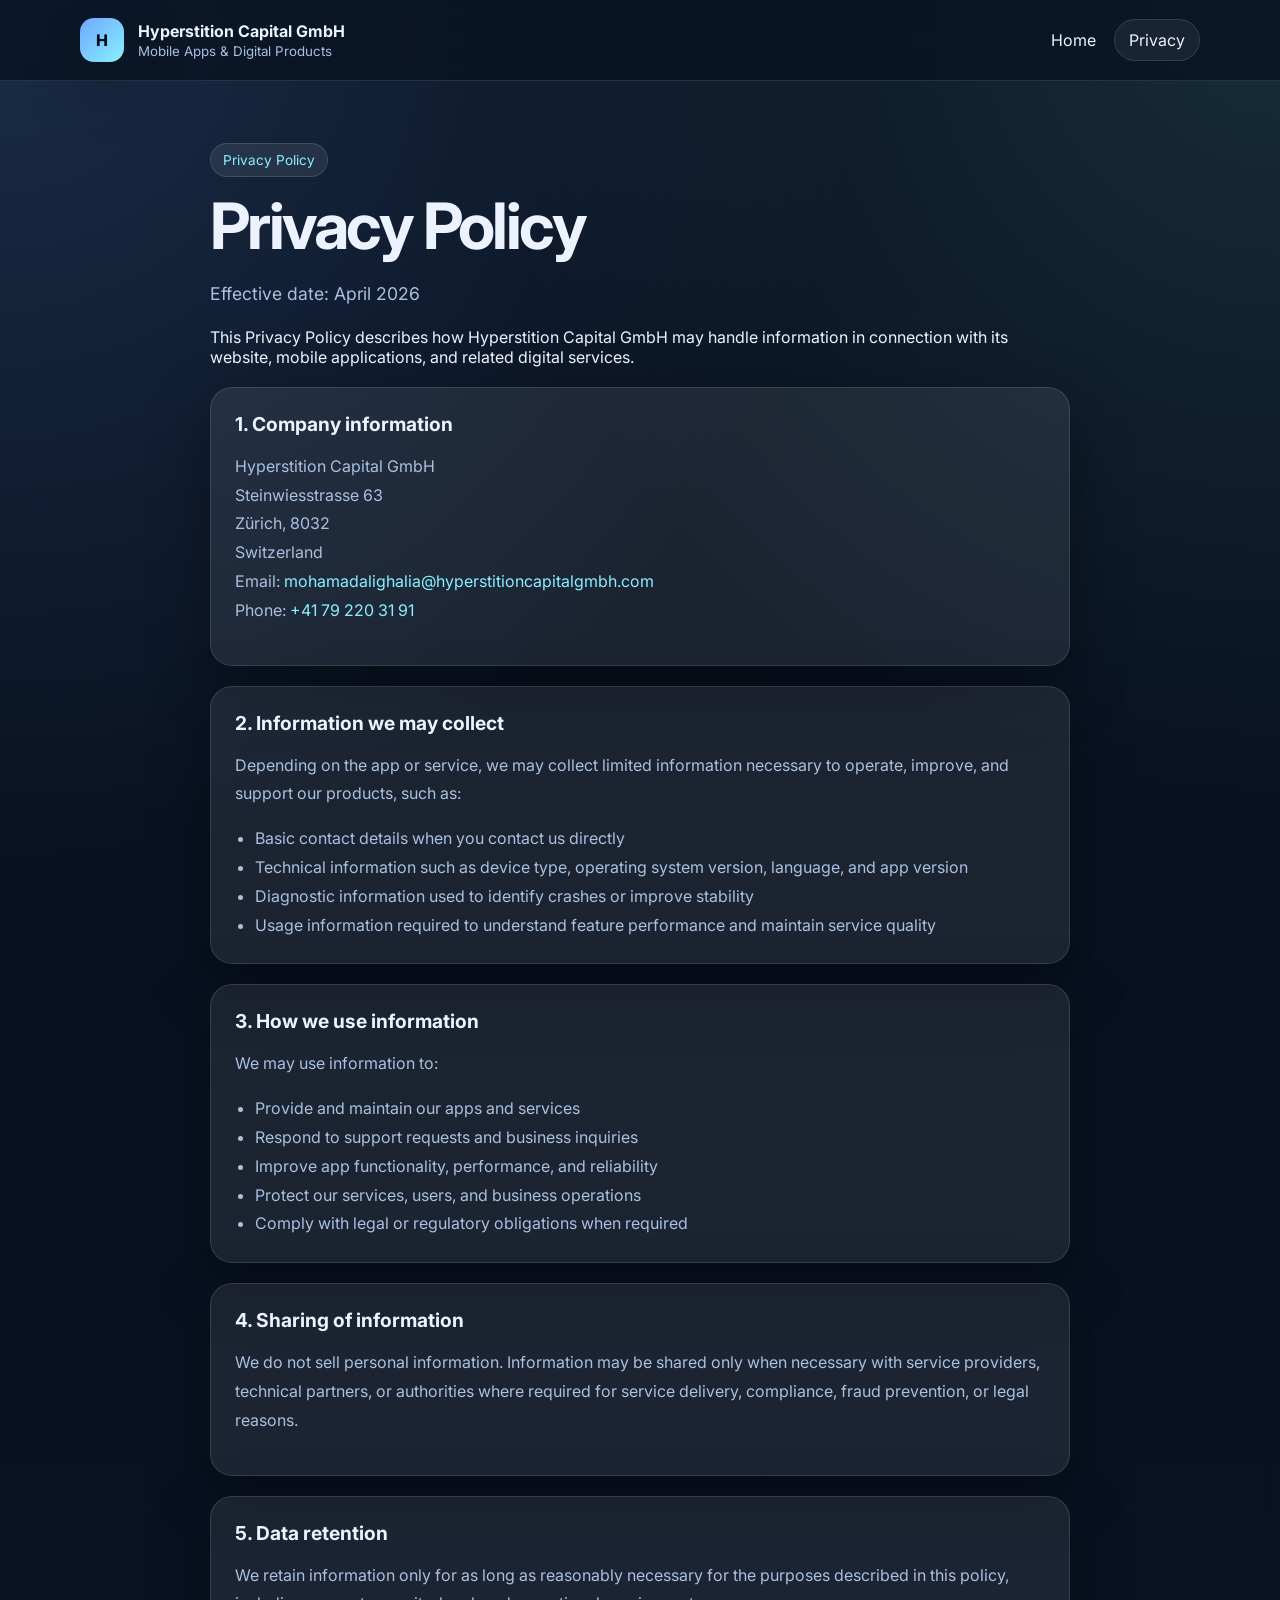
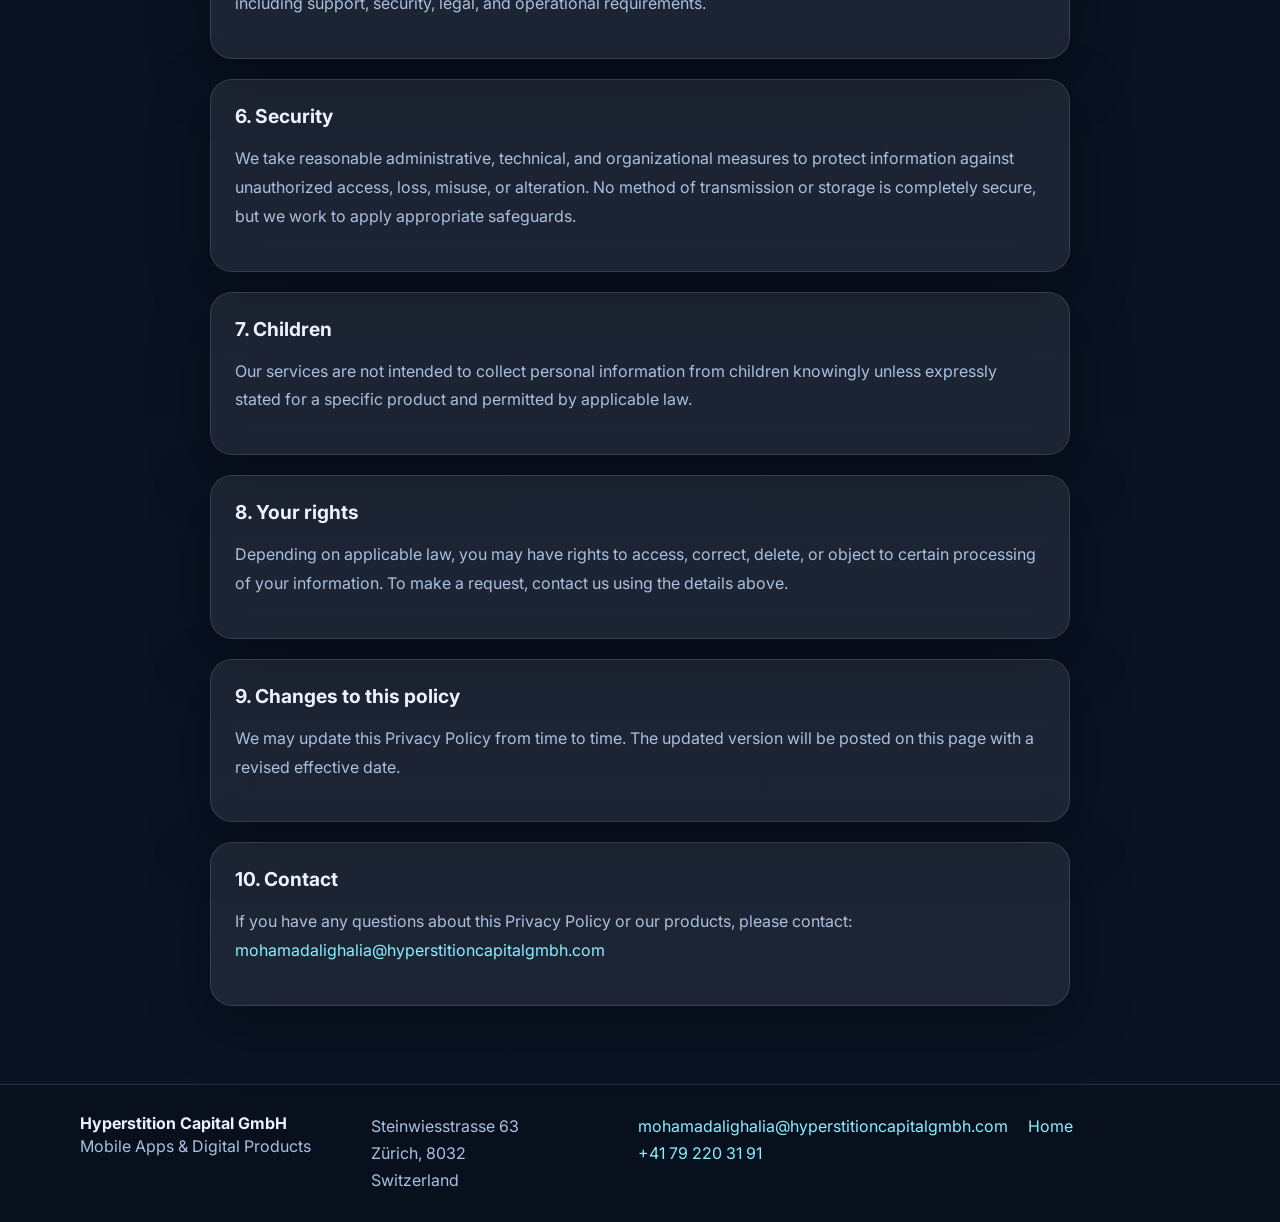
==== privacy.html @ c819b150 "Add files via upload" ====
<!DOCTYPE html>
<html lang="en">
<head>
  <meta charset="UTF-8" />
  <meta name="viewport" content="width=device-width, initial-scale=1.0" />
  <title>Privacy Policy | Hyperstition Capital GmbH</title>
  <meta name="description" content="Privacy Policy for Hyperstition Capital GmbH and its mobile applications and digital services." />
  <link rel="preconnect" href="https://fonts.googleapis.com">
  <link rel="preconnect" href="https://fonts.gstatic.com" crossorigin>
  <link href="https://fonts.googleapis.com/css2?family=Inter:wght@400;500;600;700;800&display=swap" rel="stylesheet">
  <link rel="stylesheet" href="styles.css" />
</head>
<body>
  <header class="site-header">
    <div class="container nav-wrap">
      <a href="index.html" class="brand">
        <span class="brand-mark">H</span>
        <span>
          <strong>Hyperstition Capital GmbH</strong>
          <small>Mobile Apps & Digital Products</small>
        </span>
      </a>
      <nav class="nav">
        <a href="index.html">Home</a>
        <a href="privacy.html" class="nav-button">Privacy</a>
      </nav>
    </div>
  </header>

  <main class="policy-main">
    <section class="section">
      <div class="container narrow">
        <span class="section-label">Privacy Policy</span>
        <h1>Privacy Policy</h1>
        <p class="lead">Effective date: April 2026</p>
        <p>
          This Privacy Policy describes how Hyperstition Capital GmbH may handle information in connection with its
          website, mobile applications, and related digital services.
        </p>

        <div class="policy-card">
          <h2>1. Company information</h2>
          <p>
            Hyperstition Capital GmbH<br>
            Steinwiesstrasse 63<br>
            Zürich, 8032<br>
            Switzerland<br>
            Email: <a href="mailto:mohamadalighalia@hyperstitioncapitalgmbh.com">mohamadalighalia@hyperstitioncapitalgmbh.com</a><br>
            Phone: <a href="tel:+41792203191">+41 79 220 31 91</a>
          </p>
        </div>

        <div class="policy-card">
          <h2>2. Information we may collect</h2>
          <p>Depending on the app or service, we may collect limited information necessary to operate, improve, and support our products, such as:</p>
          <ul>
            <li>Basic contact details when you contact us directly</li>
            <li>Technical information such as device type, operating system version, language, and app version</li>
            <li>Diagnostic information used to identify crashes or improve stability</li>
            <li>Usage information required to understand feature performance and maintain service quality</li>
          </ul>
        </div>

        <div class="policy-card">
          <h2>3. How we use information</h2>
          <p>We may use information to:</p>
          <ul>
            <li>Provide and maintain our apps and services</li>
            <li>Respond to support requests and business inquiries</li>
            <li>Improve app functionality, performance, and reliability</li>
            <li>Protect our services, users, and business operations</li>
            <li>Comply with legal or regulatory obligations when required</li>
          </ul>
        </div>

        <div class="policy-card">
          <h2>4. Sharing of information</h2>
          <p>
            We do not sell personal information. Information may be shared only when necessary with service providers,
            technical partners, or authorities where required for service delivery, compliance, fraud prevention, or legal reasons.
          </p>
        </div>

        <div class="policy-card">
          <h2>5. Data retention</h2>
          <p>
            We retain information only for as long as reasonably necessary for the purposes described in this policy,
            including support, security, legal, and operational requirements.
          </p>
        </div>

        <div class="policy-card">
          <h2>6. Security</h2>
          <p>
            We take reasonable administrative, technical, and organizational measures to protect information against
            unauthorized access, loss, misuse, or alteration. No method of transmission or storage is completely secure,
            but we work to apply appropriate safeguards.
          </p>
        </div>

        <div class="policy-card">
          <h2>7. Children</h2>
          <p>
            Our services are not intended to collect personal information from children knowingly unless expressly stated
            for a specific product and permitted by applicable law.
          </p>
        </div>

        <div class="policy-card">
          <h2>8. Your rights</h2>
          <p>
            Depending on applicable law, you may have rights to access, correct, delete, or object to certain processing
            of your information. To make a request, contact us using the details above.
          </p>
        </div>

        <div class="policy-card">
          <h2>9. Changes to this policy</h2>
          <p>
            We may update this Privacy Policy from time to time. The updated version will be posted on this page with a revised effective date.
          </p>
        </div>

        <div class="policy-card">
          <h2>10. Contact</h2>
          <p>
            If you have any questions about this Privacy Policy or our products, please contact:
            <a href="mailto:mohamadalighalia@hyperstitioncapitalgmbh.com">mohamadalighalia@hyperstitioncapitalgmbh.com</a>
          </p>
        </div>
      </div>
    </section>
  </main>

  <footer class="site-footer">
    <div class="container footer-grid">
      <div>
        <strong>Hyperstition Capital GmbH</strong>
        <p>Mobile Apps & Digital Products</p>
      </div>
      <div>
        <p>Steinwiesstrasse 63<br>Zürich, 8032<br>Switzerland</p>
      </div>
      <div>
        <p><a href="mailto:mohamadalighalia@hyperstitioncapitalgmbh.com">mohamadalighalia@hyperstitioncapitalgmbh.com</a><br>
        <a href="tel:+41792203191">+41 79 220 31 91</a></p>
      </div>
      <div>
        <p><a href="index.html">Home</a></p>
      </div>
    </div>
  </footer>
</body>
</html>
---- styles.css ----
:root {
  --bg: #08111f;
  --bg-soft: #0e1a2e;
  --surface: rgba(255, 255, 255, 0.08);
  --surface-strong: rgba(255, 255, 255, 0.12);
  --text: #ecf3ff;
  --muted: #aac0df;
  --line: rgba(255, 255, 255, 0.12);
  --accent: #6ea8ff;
  --accent-2: #89f0ff;
  --shadow: 0 20px 60px rgba(0, 0, 0, 0.35);
  --radius: 22px;
}

* { box-sizing: border-box; }
html { scroll-behavior: smooth; }
body {
  margin: 0;
  font-family: 'Inter', system-ui, -apple-system, BlinkMacSystemFont, 'Segoe UI', sans-serif;
  color: var(--text);
  background:
    radial-gradient(circle at top left, rgba(110,168,255,0.18), transparent 28%),
    radial-gradient(circle at top right, rgba(137,240,255,0.12), transparent 26%),
    linear-gradient(180deg, #08111f 0%, #0a1324 100%);
}

a { color: var(--accent-2); text-decoration: none; }
a:hover { opacity: 0.92; }

.container {
  width: min(1120px, calc(100% - 32px));
  margin: 0 auto;
}

.site-header {
  position: sticky;
  top: 0;
  z-index: 20;
  backdrop-filter: blur(14px);
  background: rgba(8, 17, 31, 0.72);
  border-bottom: 1px solid var(--line);
}

.nav-wrap {
  display: flex;
  align-items: center;
  justify-content: space-between;
  padding: 18px 0;
  gap: 20px;
}

.brand {
  display: inline-flex;
  align-items: center;
  gap: 14px;
  color: var(--text);
}
.brand strong { display: block; font-size: 1rem; }
.brand small { display: block; color: var(--muted); margin-top: 2px; }
.brand-mark {
  width: 44px;
  height: 44px;
  display: grid;
  place-items: center;
  border-radius: 14px;
  background: linear-gradient(135deg, var(--accent), var(--accent-2));
  color: #05101c;
  font-weight: 800;
  box-shadow: var(--shadow);
}

.nav {
  display: flex;
  align-items: center;
  gap: 18px;
  flex-wrap: wrap;
}
.nav a { color: var(--text); }
.nav-button {
  padding: 10px 14px;
  border: 1px solid var(--line);
  border-radius: 999px;
  background: rgba(255,255,255,0.06);
}

.hero {
  position: relative;
  overflow: hidden;
  padding: 84px 0 48px;
}
.hero-grid {
  display: grid;
  grid-template-columns: 1.2fr 0.8fr;
  gap: 32px;
  align-items: center;
}
.eyebrow,
.section-label {
  display: inline-block;
  padding: 8px 12px;
  border-radius: 999px;
  background: rgba(255,255,255,0.08);
  border: 1px solid var(--line);
  color: var(--accent-2);
  font-size: 0.85rem;
  margin-bottom: 16px;
}
.hero h1,
.policy-main h1 {
  font-size: clamp(2.4rem, 5vw, 4.6rem);
  line-height: 1.04;
  margin: 0 0 18px;
  letter-spacing: -0.04em;
}
.lead {
  font-size: 1.1rem;
  line-height: 1.8;
  color: var(--muted);
  max-width: 760px;
}
.hero-actions,
.cta-actions {
  display: flex;
  gap: 14px;
  flex-wrap: wrap;
  margin-top: 26px;
}
.button {
  display: inline-flex;
  align-items: center;
  justify-content: center;
  min-height: 48px;
  padding: 0 18px;
  border-radius: 999px;
  font-weight: 700;
  transition: transform 0.18s ease, opacity 0.18s ease, border-color 0.18s ease;
}
.button:hover { transform: translateY(-1px); }
.button.primary {
  background: linear-gradient(135deg, var(--accent), var(--accent-2));
  color: #08111f;
}
.button.secondary {
  border: 1px solid var(--line);
  background: rgba(255,255,255,0.06);
  color: var(--text);
}

.hero-points {
  list-style: none;
  padding: 0;
  margin: 28px 0 0;
  display: grid;
  gap: 10px;
}
.hero-points li {
  position: relative;
  padding-left: 28px;
  color: var(--muted);
}
.hero-points li::before {
  content: "";
  position: absolute;
  left: 0;
  top: 9px;
  width: 12px;
  height: 12px;
  border-radius: 50%;
  background: linear-gradient(135deg, var(--accent), var(--accent-2));
}

.card,
.policy-card,
.cta-box {
  background: var(--surface);
  border: 1px solid var(--line);
  border-radius: var(--radius);
  box-shadow: var(--shadow);
}
.hero-card { padding: 28px; }
.stat-grid {
  display: grid;
  gap: 18px;
}
.stat-grid div {
  padding: 16px;
  border-radius: 18px;
  background: rgba(255,255,255,0.06);
  border: 1px solid rgba(255,255,255,0.08);
}
.stat-grid span {
  display: block;
  color: var(--muted);
  font-size: 0.9rem;
  margin-bottom: 8px;
}
.stat-grid strong {
  font-size: 1.05rem;
  line-height: 1.5;
}

.hero-glow {
  position: absolute;
  border-radius: 999px;
  filter: blur(80px);
  opacity: 0.35;
  pointer-events: none;
}
.hero-glow-one {
  width: 280px; height: 280px;
  background: var(--accent);
  right: 8%; top: 70px;
}
.hero-glow-two {
  width: 220px; height: 220px;
  background: var(--accent-2);
  left: 6%; bottom: -40px;
}

.section { padding: 34px 0 78px; }
.section.alt { background: rgba(255,255,255,0.03); border-top: 1px solid var(--line); border-bottom: 1px solid var(--line); }
.section-heading { margin-bottom: 26px; }
.section-heading h2,
.two-col h2 { font-size: clamp(1.8rem, 3vw, 3rem); margin: 0; }
.two-col {
  display: grid;
  grid-template-columns: 0.9fr 1.1fr;
  gap: 34px;
  align-items: start;
}
.two-col p,
.policy-card p,
.policy-card li,
.info-card p,
.service-card p,
.cta-box p { color: var(--muted); line-height: 1.8; }

.logos-strip {
  display: grid;
  grid-template-columns: repeat(4, 1fr);
  gap: 16px;
}
.logos-strip span {
  display: block;
  text-align: center;
  padding: 16px;
  border-radius: 16px;
  background: rgba(255,255,255,0.05);
  border: 1px solid var(--line);
  color: var(--muted);
}

.cards {
  display: grid;
  gap: 20px;
}
.cards.three { grid-template-columns: repeat(3, 1fr); }
.cards.two { grid-template-columns: repeat(2, 1fr); }
.service-card,
.info-card { padding: 24px; }
.service-card h3,
.info-card h3,
.policy-card h2 { margin-top: 0; font-size: 1.2rem; }

.cta-box {
  display: flex;
  justify-content: space-between;
  align-items: center;
  gap: 22px;
  padding: 28px;
}

.policy-main { padding-top: 28px; }
.narrow { width: min(860px, calc(100% - 32px)); }
.policy-card {
  padding: 24px;
  margin-top: 20px;
}
.policy-card ul { margin: 0; padding-left: 20px; }

.site-footer {
  border-top: 1px solid var(--line);
  background: rgba(0,0,0,0.18);
}
.footer-grid {
  display: grid;
  grid-template-columns: 1.1fr 1fr 1fr 0.7fr;
  gap: 20px;
  padding: 28px 0;
}
.footer-grid p {
  margin: 0;
  color: var(--muted);
  line-height: 1.7;
}

@media (max-width: 920px) {
  .hero-grid,
  .two-col,
  .cards.three,
  .cards.two,
  .footer-grid,
  .logos-strip,
  .cta-box {
    grid-template-columns: 1fr;
    display: grid;
  }

  .cta-box { padding: 24px; }
}

@media (max-width: 720px) {
  .nav-wrap { align-items: flex-start; flex-direction: column; }
  .nav { width: 100%; }
  .hero { padding-top: 54px; }
  .hero h1, .policy-main h1 { font-size: 2.3rem; }
  .lead { font-size: 1rem; }
}
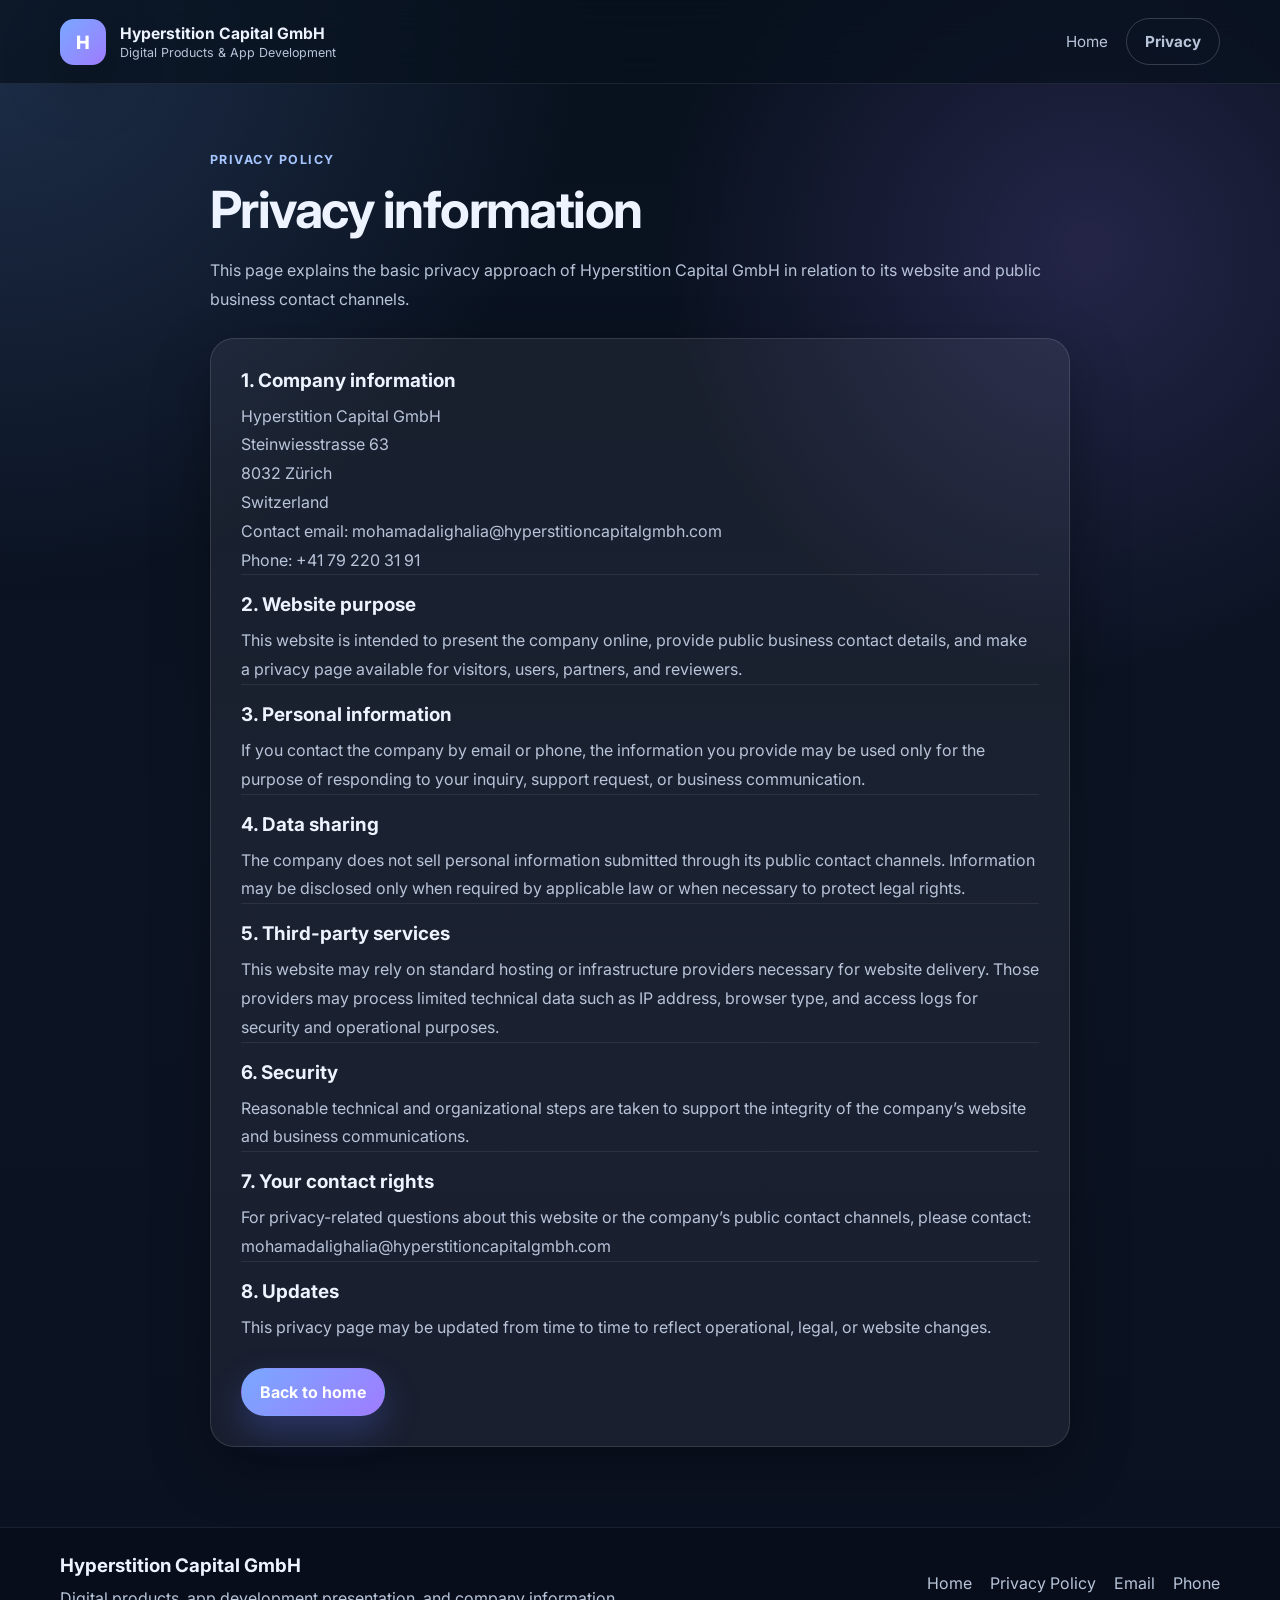
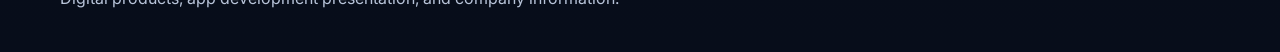
==== commit 25dc0fe6: "Add files via upload" ====
--- a/privacy.html
+++ b/privacy.html
@@ -4,151 +4,119 @@
   <meta charset="UTF-8" />
   <meta name="viewport" content="width=device-width, initial-scale=1.0" />
   <title>Privacy Policy | Hyperstition Capital GmbH</title>
-  <meta name="description" content="Privacy Policy for Hyperstition Capital GmbH and its mobile applications and digital services." />
+  <meta name="description" content="Privacy Policy for Hyperstition Capital GmbH." />
   <link rel="preconnect" href="https://fonts.googleapis.com">
   <link rel="preconnect" href="https://fonts.gstatic.com" crossorigin>
   <link href="https://fonts.googleapis.com/css2?family=Inter:wght@400;500;600;700;800&display=swap" rel="stylesheet">
   <link rel="stylesheet" href="styles.css" />
 </head>
 <body>
-  <header class="site-header">
-    <div class="container nav-wrap">
-      <a href="index.html" class="brand">
-        <span class="brand-mark">H</span>
-        <span>
-          <strong>Hyperstition Capital GmbH</strong>
-          <small>Mobile Apps & Digital Products</small>
-        </span>
-      </a>
-      <nav class="nav">
-        <a href="index.html">Home</a>
-        <a href="privacy.html" class="nav-button">Privacy</a>
-      </nav>
-    </div>
-  </header>
+  <div class="site-shell">
+    <header class="topbar">
+      <div class="container nav">
+        <a href="index.html" class="brand">
+          <span class="brand-mark">H</span>
+          <span class="brand-text">
+            <strong>Hyperstition Capital GmbH</strong>
+            <small>Digital Products & App Development</small>
+          </span>
+        </a>
+        <nav class="nav-links">
+          <a href="index.html">Home</a>
+          <a href="privacy.html" class="button button-outline">Privacy</a>
+        </nav>
+      </div>
+    </header>
 
-  <main class="policy-main">
-    <section class="section">
+    <main class="policy-page">
       <div class="container narrow">
-        <span class="section-label">Privacy Policy</span>
-        <h1>Privacy Policy</h1>
-        <p class="lead">Effective date: April 2026</p>
-        <p>
-          This Privacy Policy describes how Hyperstition Capital GmbH may handle information in connection with its
-          website, mobile applications, and related digital services.
-        </p>
+        <div class="policy-hero">
+          <span class="section-kicker">Privacy Policy</span>
+          <h1>Privacy information</h1>
+          <p>
+            This page explains the basic privacy approach of Hyperstition Capital GmbH in relation to its website and
+            public business contact channels.
+          </p>
+        </div>
 
         <div class="policy-card">
           <h2>1. Company information</h2>
           <p>
             Hyperstition Capital GmbH<br>
             Steinwiesstrasse 63<br>
-            Zürich, 8032<br>
-            Switzerland<br>
-            Email: <a href="mailto:mohamadalighalia@hyperstitioncapitalgmbh.com">mohamadalighalia@hyperstitioncapitalgmbh.com</a><br>
-            Phone: <a href="tel:+41792203191">+41 79 220 31 91</a>
+            8032 Zürich<br>
+            Switzerland
           </p>
-        </div>
+          <p>
+            Contact email:
+            <a href="mailto:mohamadalighalia@hyperstitioncapitalgmbh.com">mohamadalighalia@hyperstitioncapitalgmbh.com</a><br>
+            Phone:
+            <a href="tel:+41792203191">+41 79 220 31 91</a>
+          </p>
 
-        <div class="policy-card">
-          <h2>2. Information we may collect</h2>
-          <p>Depending on the app or service, we may collect limited information necessary to operate, improve, and support our products, such as:</p>
-          <ul>
-            <li>Basic contact details when you contact us directly</li>
-            <li>Technical information such as device type, operating system version, language, and app version</li>
-            <li>Diagnostic information used to identify crashes or improve stability</li>
-            <li>Usage information required to understand feature performance and maintain service quality</li>
-          </ul>
-        </div>
+          <h2>2. Website purpose</h2>
+          <p>
+            This website is intended to present the company online, provide public business contact details, and make a
+            privacy page available for visitors, users, partners, and reviewers.
+          </p>
 
-        <div class="policy-card">
-          <h2>3. How we use information</h2>
-          <p>We may use information to:</p>
-          <ul>
-            <li>Provide and maintain our apps and services</li>
-            <li>Respond to support requests and business inquiries</li>
-            <li>Improve app functionality, performance, and reliability</li>
-            <li>Protect our services, users, and business operations</li>
-            <li>Comply with legal or regulatory obligations when required</li>
-          </ul>
-        </div>
+          <h2>3. Personal information</h2>
+          <p>
+            If you contact the company by email or phone, the information you provide may be used only for the purpose of
+            responding to your inquiry, support request, or business communication.
+          </p>
 
-        <div class="policy-card">
-          <h2>4. Sharing of information</h2>
+          <h2>4. Data sharing</h2>
           <p>
-            We do not sell personal information. Information may be shared only when necessary with service providers,
-            technical partners, or authorities where required for service delivery, compliance, fraud prevention, or legal reasons.
+            The company does not sell personal information submitted through its public contact channels. Information may be
+            disclosed only when required by applicable law or when necessary to protect legal rights.
           </p>
-        </div>
 
-        <div class="policy-card">
-          <h2>5. Data retention</h2>
+          <h2>5. Third-party services</h2>
           <p>
-            We retain information only for as long as reasonably necessary for the purposes described in this policy,
-            including support, security, legal, and operational requirements.
+            This website may rely on standard hosting or infrastructure providers necessary for website delivery. Those
+            providers may process limited technical data such as IP address, browser type, and access logs for security and
+            operational purposes.
           </p>
-        </div>
 
-        <div class="policy-card">
           <h2>6. Security</h2>
           <p>
-            We take reasonable administrative, technical, and organizational measures to protect information against
-            unauthorized access, loss, misuse, or alteration. No method of transmission or storage is completely secure,
-            but we work to apply appropriate safeguards.
+            Reasonable technical and organizational steps are taken to support the integrity of the company’s website and
+            business communications.
           </p>
-        </div>
 
-        <div class="policy-card">
-          <h2>7. Children</h2>
+          <h2>7. Your contact rights</h2>
           <p>
-            Our services are not intended to collect personal information from children knowingly unless expressly stated
-            for a specific product and permitted by applicable law.
-          </p>
-        </div>
-
-        <div class="policy-card">
-          <h2>8. Your rights</h2>
-          <p>
-            Depending on applicable law, you may have rights to access, correct, delete, or object to certain processing
-            of your information. To make a request, contact us using the details above.
-          </p>
-        </div>
-
-        <div class="policy-card">
-          <h2>9. Changes to this policy</h2>
-          <p>
-            We may update this Privacy Policy from time to time. The updated version will be posted on this page with a revised effective date.
-          </p>
-        </div>
-
-        <div class="policy-card">
-          <h2>10. Contact</h2>
-          <p>
-            If you have any questions about this Privacy Policy or our products, please contact:
+            For privacy-related questions about this website or the company’s public contact channels, please contact:
             <a href="mailto:mohamadalighalia@hyperstitioncapitalgmbh.com">mohamadalighalia@hyperstitioncapitalgmbh.com</a>
           </p>
+
+          <h2>8. Updates</h2>
+          <p>
+            This privacy page may be updated from time to time to reflect operational, legal, or website changes.
+          </p>
+
+          <div class="policy-footer-note">
+            <a href="index.html" class="button">Back to home</a>
+          </div>
         </div>
       </div>
-    </section>
-  </main>
+    </main>
 
-  <footer class="site-footer">
-    <div class="container footer-grid">
-      <div>
-        <strong>Hyperstition Capital GmbH</strong>
-        <p>Mobile Apps & Digital Products</p>
+    <footer class="footer">
+      <div class="container footer-grid">
+        <div>
+          <h3>Hyperstition Capital GmbH</h3>
+          <p>Digital products, app development presentation, and company information.</p>
+        </div>
+        <div class="footer-links">
+          <a href="index.html">Home</a>
+          <a href="privacy.html">Privacy Policy</a>
+          <a href="mailto:mohamadalighalia@hyperstitioncapitalgmbh.com">Email</a>
+          <a href="tel:+41792203191">Phone</a>
+        </div>
       </div>
-      <div>
-        <p>Steinwiesstrasse 63<br>Zürich, 8032<br>Switzerland</p>
-      </div>
-      <div>
-        <p><a href="mailto:mohamadalighalia@hyperstitioncapitalgmbh.com">mohamadalighalia@hyperstitioncapitalgmbh.com</a><br>
-        <a href="tel:+41792203191">+41 79 220 31 91</a></p>
-      </div>
-      <div>
-        <p><a href="index.html">Home</a></p>
-      </div>
-    </div>
-  </footer>
+    </footer>
+  </div>
 </body>
 </html>
--- a/styles.css
+++ b/styles.css
@@ -1,318 +1,259 @@
-:root {
-  --bg: #08111f;
-  --bg-soft: #0e1a2e;
-  --surface: rgba(255, 255, 255, 0.08);
-  --surface-strong: rgba(255, 255, 255, 0.12);
-  --text: #ecf3ff;
-  --muted: #aac0df;
-  --line: rgba(255, 255, 255, 0.12);
-  --accent: #6ea8ff;
-  --accent-2: #89f0ff;
-  --shadow: 0 20px 60px rgba(0, 0, 0, 0.35);
-  --radius: 22px;
-}
-
-* { box-sizing: border-box; }
-html { scroll-behavior: smooth; }
-body {
-  margin: 0;
-  font-family: 'Inter', system-ui, -apple-system, BlinkMacSystemFont, 'Segoe UI', sans-serif;
-  color: var(--text);
+
+:root{
+  --bg:#09111f;
+  --bg-soft:#0f1b31;
+  --panel:rgba(255,255,255,0.06);
+  --panel-strong:rgba(255,255,255,0.09);
+  --text:#eef4ff;
+  --muted:#b8c4d9;
+  --line:rgba(255,255,255,0.12);
+  --accent:#79a8ff;
+  --accent-2:#9f7cff;
+  --shadow:0 20px 60px rgba(0,0,0,0.30);
+  --radius:24px;
+}
+*{box-sizing:border-box}
+html{scroll-behavior:smooth}
+body{
+  margin:0;
+  font-family:'Inter',system-ui,-apple-system,BlinkMacSystemFont,'Segoe UI',sans-serif;
+  color:var(--text);
   background:
-    radial-gradient(circle at top left, rgba(110,168,255,0.18), transparent 28%),
-    radial-gradient(circle at top right, rgba(137,240,255,0.12), transparent 26%),
-    linear-gradient(180deg, #08111f 0%, #0a1324 100%);
-}
-
-a { color: var(--accent-2); text-decoration: none; }
-a:hover { opacity: 0.92; }
-
-.container {
-  width: min(1120px, calc(100% - 32px));
-  margin: 0 auto;
-}
-
-.site-header {
-  position: sticky;
-  top: 0;
-  z-index: 20;
-  backdrop-filter: blur(14px);
-  background: rgba(8, 17, 31, 0.72);
-  border-bottom: 1px solid var(--line);
-}
-
-.nav-wrap {
-  display: flex;
-  align-items: center;
-  justify-content: space-between;
-  padding: 18px 0;
-  gap: 20px;
-}
-
-.brand {
-  display: inline-flex;
-  align-items: center;
-  gap: 14px;
-  color: var(--text);
-}
-.brand strong { display: block; font-size: 1rem; }
-.brand small { display: block; color: var(--muted); margin-top: 2px; }
-.brand-mark {
-  width: 44px;
-  height: 44px;
-  display: grid;
-  place-items: center;
-  border-radius: 14px;
-  background: linear-gradient(135deg, var(--accent), var(--accent-2));
-  color: #05101c;
-  font-weight: 800;
-  box-shadow: var(--shadow);
-}
-
-.nav {
-  display: flex;
-  align-items: center;
-  gap: 18px;
-  flex-wrap: wrap;
-}
-.nav a { color: var(--text); }
-.nav-button {
-  padding: 10px 14px;
-  border: 1px solid var(--line);
-  border-radius: 999px;
-  background: rgba(255,255,255,0.06);
-}
-
-.hero {
-  position: relative;
-  overflow: hidden;
-  padding: 84px 0 48px;
-}
-.hero-grid {
-  display: grid;
-  grid-template-columns: 1.2fr 0.8fr;
-  gap: 32px;
-  align-items: center;
-}
-.eyebrow,
-.section-label {
-  display: inline-block;
-  padding: 8px 12px;
-  border-radius: 999px;
-  background: rgba(255,255,255,0.08);
-  border: 1px solid var(--line);
-  color: var(--accent-2);
-  font-size: 0.85rem;
-  margin-bottom: 16px;
-}
-.hero h1,
-.policy-main h1 {
-  font-size: clamp(2.4rem, 5vw, 4.6rem);
-  line-height: 1.04;
-  margin: 0 0 18px;
-  letter-spacing: -0.04em;
-}
-.lead {
-  font-size: 1.1rem;
-  line-height: 1.8;
-  color: var(--muted);
-  max-width: 760px;
-}
-.hero-actions,
-.cta-actions {
-  display: flex;
-  gap: 14px;
-  flex-wrap: wrap;
-  margin-top: 26px;
-}
-.button {
-  display: inline-flex;
-  align-items: center;
-  justify-content: center;
-  min-height: 48px;
-  padding: 0 18px;
-  border-radius: 999px;
-  font-weight: 700;
-  transition: transform 0.18s ease, opacity 0.18s ease, border-color 0.18s ease;
-}
-.button:hover { transform: translateY(-1px); }
-.button.primary {
-  background: linear-gradient(135deg, var(--accent), var(--accent-2));
-  color: #08111f;
-}
-.button.secondary {
-  border: 1px solid var(--line);
-  background: rgba(255,255,255,0.06);
-  color: var(--text);
-}
-
-.hero-points {
-  list-style: none;
-  padding: 0;
-  margin: 28px 0 0;
-  display: grid;
-  gap: 10px;
-}
-.hero-points li {
-  position: relative;
-  padding-left: 28px;
-  color: var(--muted);
-}
-.hero-points li::before {
-  content: "";
-  position: absolute;
-  left: 0;
-  top: 9px;
-  width: 12px;
-  height: 12px;
-  border-radius: 50%;
-  background: linear-gradient(135deg, var(--accent), var(--accent-2));
-}
-
-.card,
-.policy-card,
-.cta-box {
-  background: var(--surface);
-  border: 1px solid var(--line);
-  border-radius: var(--radius);
-  box-shadow: var(--shadow);
-}
-.hero-card { padding: 28px; }
-.stat-grid {
-  display: grid;
-  gap: 18px;
-}
-.stat-grid div {
-  padding: 16px;
-  border-radius: 18px;
-  background: rgba(255,255,255,0.06);
-  border: 1px solid rgba(255,255,255,0.08);
-}
-.stat-grid span {
-  display: block;
-  color: var(--muted);
-  font-size: 0.9rem;
-  margin-bottom: 8px;
-}
-.stat-grid strong {
-  font-size: 1.05rem;
-  line-height: 1.5;
-}
-
-.hero-glow {
-  position: absolute;
-  border-radius: 999px;
-  filter: blur(80px);
-  opacity: 0.35;
-  pointer-events: none;
-}
-.hero-glow-one {
-  width: 280px; height: 280px;
-  background: var(--accent);
-  right: 8%; top: 70px;
-}
-.hero-glow-two {
-  width: 220px; height: 220px;
-  background: var(--accent-2);
-  left: 6%; bottom: -40px;
-}
-
-.section { padding: 34px 0 78px; }
-.section.alt { background: rgba(255,255,255,0.03); border-top: 1px solid var(--line); border-bottom: 1px solid var(--line); }
-.section-heading { margin-bottom: 26px; }
-.section-heading h2,
-.two-col h2 { font-size: clamp(1.8rem, 3vw, 3rem); margin: 0; }
-.two-col {
-  display: grid;
-  grid-template-columns: 0.9fr 1.1fr;
-  gap: 34px;
-  align-items: start;
-}
-.two-col p,
-.policy-card p,
-.policy-card li,
-.info-card p,
-.service-card p,
-.cta-box p { color: var(--muted); line-height: 1.8; }
-
-.logos-strip {
-  display: grid;
-  grid-template-columns: repeat(4, 1fr);
-  gap: 16px;
-}
-.logos-strip span {
-  display: block;
-  text-align: center;
-  padding: 16px;
-  border-radius: 16px;
-  background: rgba(255,255,255,0.05);
-  border: 1px solid var(--line);
-  color: var(--muted);
-}
-
-.cards {
-  display: grid;
-  gap: 20px;
-}
-.cards.three { grid-template-columns: repeat(3, 1fr); }
-.cards.two { grid-template-columns: repeat(2, 1fr); }
-.service-card,
-.info-card { padding: 24px; }
-.service-card h3,
-.info-card h3,
-.policy-card h2 { margin-top: 0; font-size: 1.2rem; }
-
-.cta-box {
-  display: flex;
-  justify-content: space-between;
-  align-items: center;
-  gap: 22px;
-  padding: 28px;
-}
-
-.policy-main { padding-top: 28px; }
-.narrow { width: min(860px, calc(100% - 32px)); }
-.policy-card {
-  padding: 24px;
-  margin-top: 20px;
-}
-.policy-card ul { margin: 0; padding-left: 20px; }
-
-.site-footer {
-  border-top: 1px solid var(--line);
-  background: rgba(0,0,0,0.18);
-}
-.footer-grid {
-  display: grid;
-  grid-template-columns: 1.1fr 1fr 1fr 0.7fr;
-  gap: 20px;
-  padding: 28px 0;
-}
-.footer-grid p {
-  margin: 0;
-  color: var(--muted);
-  line-height: 1.7;
-}
-
-@media (max-width: 920px) {
-  .hero-grid,
-  .two-col,
-  .cards.three,
-  .cards.two,
-  .footer-grid,
-  .logos-strip,
-  .cta-box {
-    grid-template-columns: 1fr;
-    display: grid;
+    radial-gradient(circle at top left, rgba(121,168,255,0.20), transparent 28%),
+    radial-gradient(circle at 85% 15%, rgba(159,124,255,0.18), transparent 24%),
+    linear-gradient(180deg,#08111e 0%, #0c1424 50%, #0a1120 100%);
+  min-height:100vh;
+}
+a{color:inherit;text-decoration:none}
+.container{width:min(1160px, calc(100% - 40px));margin:0 auto}
+.narrow{width:min(860px, calc(100% - 40px))}
+.topbar{
+  position:sticky;top:0;z-index:20;
+  backdrop-filter:blur(18px);
+  background:rgba(8,17,30,0.72);
+  border-bottom:1px solid rgba(255,255,255,0.08);
+}
+.nav{
+  display:flex;align-items:center;justify-content:space-between;
+  padding:18px 0;
+  gap:20px;
+}
+.brand{display:flex;align-items:center;gap:14px}
+.brand-mark{
+  width:46px;height:46px;border-radius:14px;
+  display:grid;place-items:center;
+  background:linear-gradient(135deg,var(--accent),var(--accent-2));
+  color:white;font-weight:800;font-size:1.15rem;
+  box-shadow:var(--shadow);
+}
+.brand-text{display:flex;flex-direction:column;gap:2px}
+.brand-text strong{font-size:0.98rem}
+.brand-text small{color:var(--muted);font-size:0.78rem}
+.nav-links{display:flex;align-items:center;gap:18px;flex-wrap:wrap}
+.nav-links a{color:var(--muted);font-size:0.95rem}
+.nav-links a:hover{color:var(--text)}
+
+.button{
+  display:inline-flex;align-items:center;justify-content:center;
+  gap:8px;
+  padding:13px 18px;border-radius:999px;
+  background:linear-gradient(135deg,var(--accent),var(--accent-2));
+  color:white;font-weight:700;border:1px solid transparent;
+  box-shadow:0 15px 35px rgba(92,112,255,0.28);
+}
+.button:hover{transform:translateY(-1px)}
+.button-secondary{
+  background:rgba(255,255,255,0.06);
+  border:1px solid rgba(255,255,255,0.12);
+  box-shadow:none;
+}
+.button-outline{
+  background:transparent;
+  border:1px solid rgba(255,255,255,0.18);
+  box-shadow:none;
+}
+
+.hero{padding:84px 0 48px}
+.hero-grid{
+  display:grid;grid-template-columns:1.15fr 0.85fr;gap:34px;align-items:center;
+}
+.eyebrow,.section-kicker,.mini-label{
+  display:inline-block;
+  font-size:0.78rem;font-weight:700;letter-spacing:0.12em;text-transform:uppercase;
+  color:#a6c5ff;
+}
+.hero h1{
+  font-size:clamp(2.7rem,5vw,4.6rem);
+  line-height:1.02;
+  margin:18px 0 18px;
+  letter-spacing:-0.04em;
+}
+.lead{
+  color:var(--muted);
+  font-size:1.08rem;
+  line-height:1.8;
+  max-width:720px;
+}
+.hero-actions{
+  display:flex;gap:14px;flex-wrap:wrap;
+  margin:28px 0 34px;
+}
+.trust-row{
+  display:grid;grid-template-columns:repeat(3,1fr);gap:14px;
+}
+.trust-item,.metric-card,.feature-card,.capability-card,.contact-box,.policy-card,.glass-card{
+  border:1px solid var(--line);
+  background:var(--panel);
+  border-radius:var(--radius);
+  box-shadow:var(--shadow);
+}
+.trust-item{
+  padding:18px;
+  display:flex;flex-direction:column;gap:10px;
+}
+.trust-number{
+  width:34px;height:34px;border-radius:50%;
+  display:grid;place-items:center;
+  background:rgba(255,255,255,0.08);
+  font-size:0.82rem;font-weight:800;color:#c7d9ff;
+}
+.hero-panel{display:flex;flex-direction:column;gap:16px}
+.glass-card{
+  padding:26px;
+  background:linear-gradient(180deg, rgba(255,255,255,0.10), rgba(255,255,255,0.05));
+}
+.card-highlight{position:relative;overflow:hidden}
+.card-highlight::after{
+  content:"";
+  position:absolute;inset:auto -30% -30% auto;
+  width:260px;height:260px;border-radius:50%;
+  background:radial-gradient(circle, rgba(121,168,255,0.22), transparent 65%);
+}
+.status-dot{
+  width:12px;height:12px;border-radius:50%;
+  background:#74f1a8;box-shadow:0 0 0 8px rgba(116,241,168,0.12);
+  margin-bottom:14px;
+}
+.glass-card h3{margin:8px 0 18px;font-size:1.55rem}
+.info-list{list-style:none;padding:0;margin:0;display:grid;gap:14px}
+.info-list li{
+  display:grid;gap:6px;
+  padding:14px 0;border-top:1px solid rgba(255,255,255,0.08);
+}
+.info-list li:first-child{border-top:none;padding-top:0}
+.info-list span{color:var(--muted);font-size:0.84rem}
+.info-list strong{font-size:0.98rem;line-height:1.6}
+.metric-grid{display:grid;grid-template-columns:repeat(2,1fr);gap:16px}
+.metric-card{padding:20px}
+.metric-title{display:block;color:#a6c5ff;font-size:0.8rem;font-weight:700;text-transform:uppercase;letter-spacing:0.08em}
+.metric-card strong{display:block;font-size:1.4rem;margin:12px 0 8px}
+.metric-card p{margin:0;color:var(--muted);line-height:1.7}
+
+.section{padding:34px 0 26px}
+.section-alt{
+  background:linear-gradient(180deg, rgba(255,255,255,0.03), rgba(255,255,255,0.01));
+  border-top:1px solid rgba(255,255,255,0.06);
+  border-bottom:1px solid rgba(255,255,255,0.06);
+}
+.section-heading{max-width:820px;margin-bottom:28px}
+.section-heading h2{
+  margin:10px 0 14px;
+  font-size:clamp(2rem,3.4vw,3rem);
+  line-height:1.12;
+  letter-spacing:-0.03em;
+}
+.section-heading p{color:var(--muted);line-height:1.85;font-size:1.04rem}
+
+.grid-3{display:grid;grid-template-columns:repeat(3,1fr);gap:18px}
+.feature-card{padding:24px}
+.feature-card h3,.capability-card h3,.timeline-item h3,.cta-card h2{margin:0 0 12px}
+.feature-card p,.capability-card p,.timeline-item p,.cta-card p,.policy-card p{margin:0;color:var(--muted);line-height:1.8}
+
+.capability-layout{
+  display:grid;grid-template-columns:1.2fr 1fr 1fr;gap:18px;
+}
+.capability-card{padding:24px;min-height:180px}
+.capability-card.large{grid-row:span 2;min-height:378px}
+
+.timeline{display:grid;gap:16px}
+.timeline-item{
+  display:grid;grid-template-columns:74px 1fr;gap:18px;
+  align-items:flex-start;
+  border:1px solid var(--line);
+  background:var(--panel);
+  border-radius:22px;
+  padding:20px;
+  box-shadow:var(--shadow);
+}
+.timeline-step{
+  width:54px;height:54px;border-radius:18px;
+  display:grid;place-items:center;
+  background:linear-gradient(135deg, rgba(121,168,255,0.18), rgba(159,124,255,0.18));
+  border:1px solid rgba(255,255,255,0.08);
+  font-weight:800;color:#dce7ff;
+}
+
+.cta-section{padding:42px 0 72px}
+.cta-card{
+  display:grid;grid-template-columns:0.9fr 1.1fr;gap:20px;
+  padding:28px;
+  border:1px solid var(--line);
+  background:linear-gradient(180deg, rgba(255,255,255,0.08), rgba(255,255,255,0.04));
+  border-radius:30px;
+  box-shadow:var(--shadow);
+}
+.contact-grid{display:grid;grid-template-columns:repeat(3,1fr);gap:14px}
+.contact-box{padding:20px}
+.contact-box span{display:block;color:#a6c5ff;font-size:0.82rem;font-weight:700;text-transform:uppercase;letter-spacing:0.08em;margin-bottom:10px}
+.contact-box strong{line-height:1.7;font-size:1rem}
+
+.footer{
+  border-top:1px solid rgba(255,255,255,0.08);
+  background:rgba(5,10,20,0.5);
+}
+.footer-grid{
+  display:grid;grid-template-columns:1fr auto;gap:20px;
+  padding:26px 0 40px;
+}
+.footer h3{margin:0 0 8px}
+.footer p{margin:0;color:var(--muted);line-height:1.7}
+.footer-links{display:flex;align-items:center;gap:18px;flex-wrap:wrap}
+.footer-links a{color:var(--muted)}
+.footer-links a:hover{color:var(--text)}
+
+.policy-page{padding:64px 0 80px}
+.policy-hero{margin-bottom:24px}
+.policy-hero h1{
+  margin:10px 0 14px;
+  font-size:clamp(2.2rem,4vw,3.4rem);
+  letter-spacing:-0.03em;
+}
+.policy-hero p{color:var(--muted);line-height:1.8}
+.policy-card{padding:30px}
+.policy-card h2{
+  margin:0 0 10px;
+  padding-top:18px;
+  border-top:1px solid rgba(255,255,255,0.08);
+  font-size:1.18rem;
+}
+.policy-card h2:first-child{padding-top:0;border-top:none}
+.policy-footer-note{margin-top:26px}
+
+@media (max-width: 1024px){
+  .hero-grid,.cta-card,.capability-layout,.grid-3,.contact-grid,.trust-row,.footer-grid{
+    grid-template-columns:1fr;
   }
-
-  .cta-box { padding: 24px; }
-}
-
-@media (max-width: 720px) {
-  .nav-wrap { align-items: flex-start; flex-direction: column; }
-  .nav { width: 100%; }
-  .hero { padding-top: 54px; }
-  .hero h1, .policy-main h1 { font-size: 2.3rem; }
-  .lead { font-size: 1rem; }
-}
+  .capability-card.large{grid-row:auto;min-height:220px}
+}
+@media (max-width: 760px){
+  .nav{align-items:flex-start;flex-direction:column}
+  .nav-links{width:100%}
+  .hero{padding-top:50px}
+  .hero h1{font-size:2.5rem}
+  .lead{font-size:1rem}
+  .button{width:100%}
+  .hero-actions{flex-direction:column}
+  .timeline-item{grid-template-columns:1fr}
+  .container,.narrow{width:min(100% - 24px, 1160px)}
+  .glass-card,.feature-card,.capability-card,.metric-card,.contact-box,.policy-card{border-radius:20px}
+}
